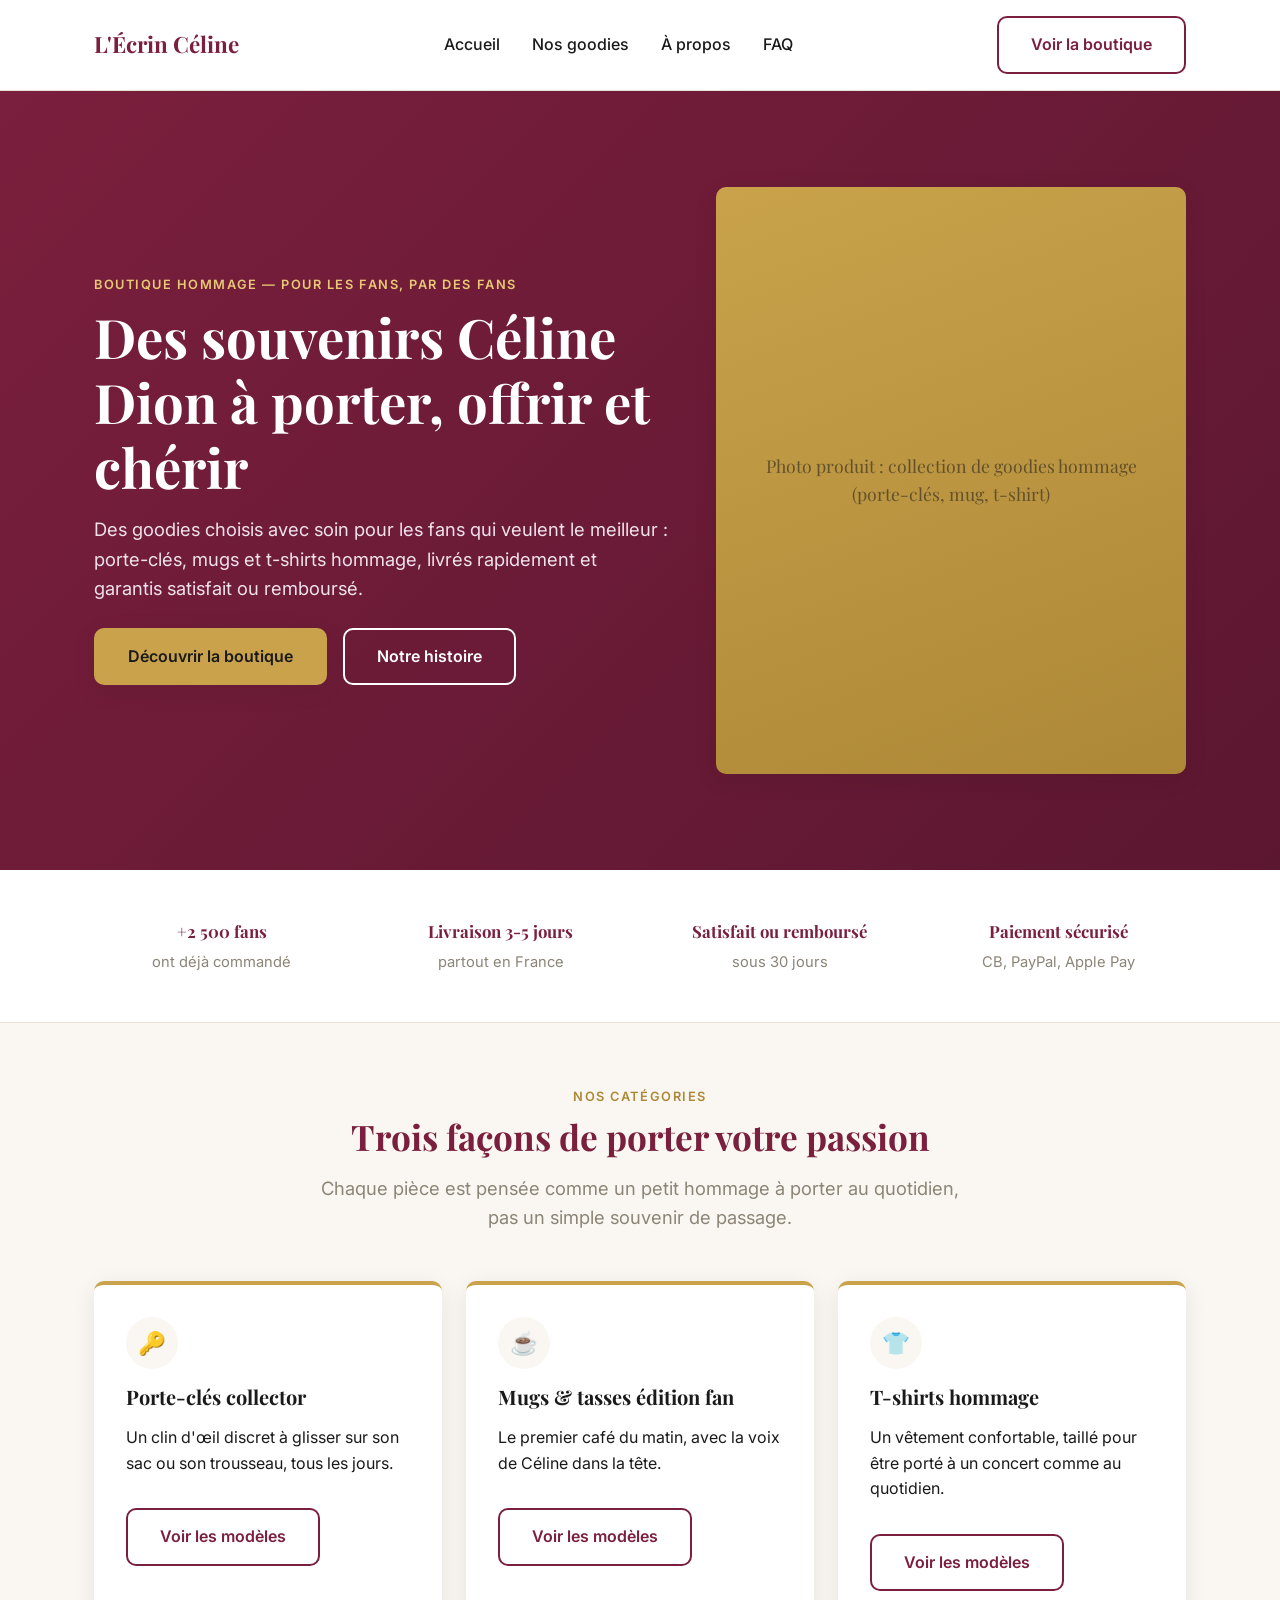
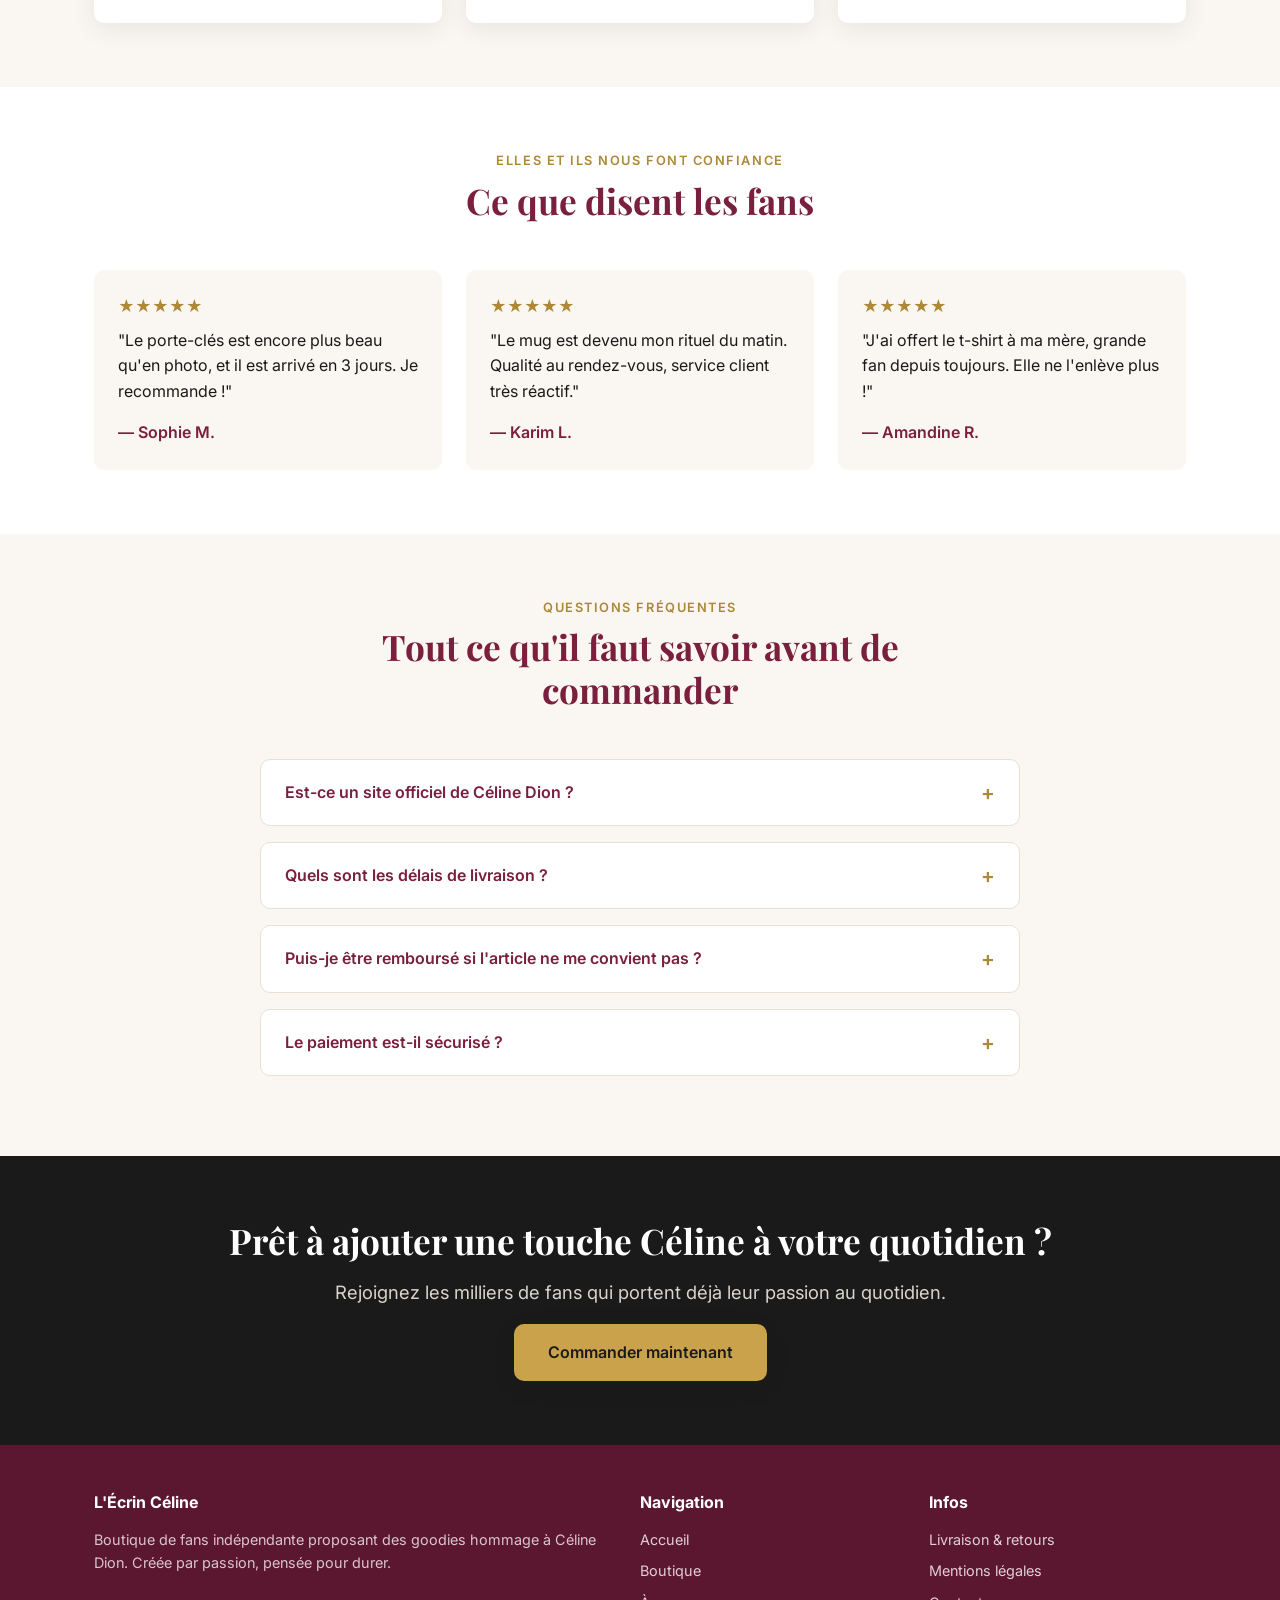
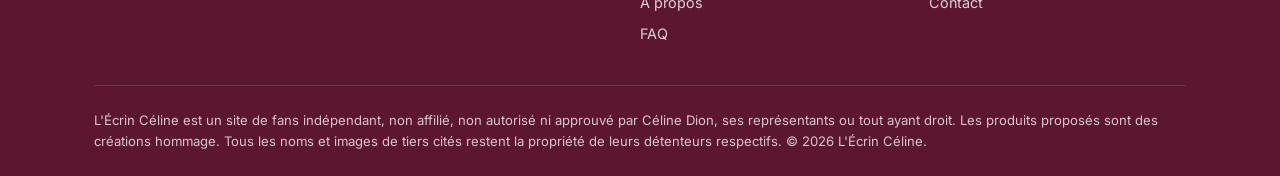
==== index.html @ bff9d64c "Ajoute le site vitrine L'Écrin Céline (goodies hommage Céline Dion) Accueil, boutique (3 catégories)" ====
<!DOCTYPE html>
<html lang="fr">
<head>
<meta charset="UTF-8">
<meta name="viewport" content="width=device-width, initial-scale=1.0">
<title>Goodies Céline Dion – Boutique hommage pour fans | L'Écrin Céline</title>
<meta name="description" content="Porte-clés, mugs et t-shirts hommage à Céline Dion. Produits sélectionnés avec soin, livraison rapide, satisfait ou remboursé. Boutique de fans, non officielle.">
<link rel="preconnect" href="https://fonts.googleapis.com">
<link href="https://fonts.googleapis.com/css2?family=Playfair+Display:wght@700;800&family=Inter:wght@400;500;600;700&display=swap" rel="stylesheet">
<link rel="stylesheet" href="styles.css">
</head>
<body>

<header class="site-header">
  <nav class="nav">
    <a href="index.html" class="logo">L'Écrin Céline</a>
    <ul class="nav-links">
      <li><a href="index.html">Accueil</a></li>
      <li><a href="services.html">Nos goodies</a></li>
      <li><a href="about.html">À propos</a></li>
      <li><a href="index.html#faq">FAQ</a></li>
    </ul>
    <div class="nav-cta">
      <a href="services.html" class="btn btn-secondary">Voir la boutique</a>
    </div>
    <button class="nav-toggle" aria-label="Menu">☰</button>
  </nav>
</header>

<!-- ============ HERO ============
     Objectif : capter l'attention en moins de 8 secondes et lever l'objection
     n°1 (authenticité / qualité) avant même que le visiteur ne descende. -->
<section class="hero">
  <div class="container">
    <div>
      <span class="eyebrow" style="color:#E8C874;">Boutique hommage — pour les fans, par des fans</span>
      <h1>Des souvenirs Céline Dion à porter, offrir et chérir</h1>
      <p class="lead">Des goodies choisis avec soin pour les fans qui veulent le meilleur : porte-clés, mugs et t-shirts hommage, livrés rapidement et garantis satisfait ou remboursé.</p>
      <div class="hero-actions">
        <a href="services.html" class="btn btn-primary">Découvrir la boutique</a>
        <a href="about.html" class="btn btn-outline-light">Notre histoire</a>
      </div>
    </div>
    <div class="hero-image">Photo produit : collection de goodies hommage (porte-clés, mug, t-shirt)</div>
  </div>
</section>

<!-- ============ CONFIANCE ============
     Objectif : rassurer immédiatement après le hero, avant de présenter l'offre,
     pour réduire le taux de rebond des visiteurs encore méfiants. -->
<div class="trust-bar">
  <div class="container trust-grid">
    <div class="trust-item"><strong>+2 500 fans</strong><span>ont déjà commandé</span></div>
    <div class="trust-item"><strong>Livraison 3-5 jours</strong><span>partout en France</span></div>
    <div class="trust-item"><strong>Satisfait ou remboursé</strong><span>sous 30 jours</span></div>
    <div class="trust-item"><strong>Paiement sécurisé</strong><span>CB, PayPal, Apple Pay</span></div>
  </div>
</div>

<!-- ============ SERVICES / PRODUITS ============
     Objectif : présenter concrètement ce que l'on vend, une fois la confiance établie. -->
<section id="produits">
  <div class="container">
    <div class="section-intro">
      <span class="eyebrow">Nos catégories</span>
      <h2>Trois façons de porter votre passion</h2>
      <p class="lead text-center">Chaque pièce est pensée comme un petit hommage à porter au quotidien, pas un simple souvenir de passage.</p>
    </div>
    <div class="services-grid">
      <div class="card">
        <div class="card-icon">🔑</div>
        <h3>Porte-clés collector</h3>
        <p>Un clin d'œil discret à glisser sur son sac ou son trousseau, tous les jours.</p>
        <a href="services.html#porte-cles" class="btn btn-secondary">Voir les modèles</a>
      </div>
      <div class="card">
        <div class="card-icon">☕</div>
        <h3>Mugs & tasses édition fan</h3>
        <p>Le premier café du matin, avec la voix de Céline dans la tête.</p>
        <a href="services.html#mugs" class="btn btn-secondary">Voir les modèles</a>
      </div>
      <div class="card">
        <div class="card-icon">👕</div>
        <h3>T-shirts hommage</h3>
        <p>Un vêtement confortable, taillé pour être porté à un concert comme au quotidien.</p>
        <a href="services.html#tshirts" class="btn btn-secondary">Voir les modèles</a>
      </div>
    </div>
  </div>
</section>

<!-- ============ PREUVE SOCIALE ============
     Objectif : faire dire par d'autres fans ce que la marque ne peut pas dire
     elle-même — juste avant que le visiteur envisage sérieusement d'acheter. -->
<section class="testimonials">
  <div class="container">
    <div class="section-intro">
      <span class="eyebrow">Elles et ils nous font confiance</span>
      <h2>Ce que disent les fans</h2>
    </div>
    <div class="testimonial-grid">
      <div class="testimonial">
        <div class="stars">★★★★★</div>
        <p>"Le porte-clés est encore plus beau qu'en photo, et il est arrivé en 3 jours. Je recommande !"</p>
        <cite>— Sophie M.</cite>
      </div>
      <div class="testimonial">
        <div class="stars">★★★★★</div>
        <p>"Le mug est devenu mon rituel du matin. Qualité au rendez-vous, service client très réactif."</p>
        <cite>— Karim L.</cite>
      </div>
      <div class="testimonial">
        <div class="stars">★★★★★</div>
        <p>"J'ai offert le t-shirt à ma mère, grande fan depuis toujours. Elle ne l'enlève plus !"</p>
        <cite>— Amandine R.</cite>
      </div>
    </div>
  </div>
</section>

<!-- ============ FAQ ============
     Objectif : désamorcer les dernières objections (délais, retours, authenticité)
     juste avant l'appel à l'action final, pour ne pas perdre le visiteur au dernier moment. -->
<section id="faq">
  <div class="container">
    <div class="section-intro">
      <span class="eyebrow">Questions fréquentes</span>
      <h2>Tout ce qu'il faut savoir avant de commander</h2>
    </div>
    <div class="faq-list">
      <details class="faq-item">
        <summary>Est-ce un site officiel de Céline Dion ?</summary>
        <p>Non. L'Écrin Céline est une boutique de fans indépendante, créée par passion. Nos produits sont des créations hommage et ne sont ni fabriqués ni approuvés par Céline Dion ou son entourage.</p>
      </details>
      <details class="faq-item">
        <summary>Quels sont les délais de livraison ?</summary>
        <p>Vos goodies sont expédiés sous 24 à 48h et livrés en 3 à 5 jours ouvrés en France métropolitaine.</p>
      </details>
      <details class="faq-item">
        <summary>Puis-je être remboursé si l'article ne me convient pas ?</summary>
        <p>Oui. Vous disposez de 30 jours après réception pour nous retourner l'article et être intégralement remboursé.</p>
      </details>
      <details class="faq-item">
        <summary>Le paiement est-il sécurisé ?</summary>
        <p>Oui, tous les paiements sont chiffrés et traités par des prestataires certifiés (carte bancaire, PayPal, Apple Pay).</p>
      </details>
    </div>
  </div>
</section>

<!-- ============ CTA FINAL ============
     Objectif : conclure sur un dernier appel clair, une fois toutes les objections
     levées — la dernière chose que voit un visiteur qui n'a pas encore cliqué. -->
<section class="cta-final">
  <div class="container">
    <h2>Prêt à ajouter une touche Céline à votre quotidien ?</h2>
    <p class="lead text-center">Rejoignez les milliers de fans qui portent déjà leur passion au quotidien.</p>
    <a href="services.html" class="btn btn-primary">Commander maintenant</a>
  </div>
</section>

<footer class="site-footer">
  <div class="container">
    <div class="footer-grid">
      <div>
        <h3>L'Écrin Céline</h3>
        <p style="opacity:.85;">Boutique de fans indépendante proposant des goodies hommage à Céline Dion. Créée par passion, pensée pour durer.</p>
      </div>
      <div>
        <h3>Navigation</h3>
        <ul>
          <li><a href="index.html">Accueil</a></li>
          <li><a href="services.html">Boutique</a></li>
          <li><a href="about.html">À propos</a></li>
          <li><a href="index.html#faq">FAQ</a></li>
        </ul>
      </div>
      <div>
        <h3>Infos</h3>
        <ul>
          <li><a href="#">Livraison & retours</a></li>
          <li><a href="#">Mentions légales</a></li>
          <li><a href="#">Contact</a></li>
        </ul>
      </div>
    </div>
    <div class="footer-disclaimer">
      L'Écrin Céline est un site de fans indépendant, non affilié, non autorisé ni approuvé par Céline Dion, ses représentants ou tout ayant droit. Les produits proposés sont des créations hommage. Tous les noms et images de tiers cités restent la propriété de leurs détenteurs respectifs. © 2026 L'Écrin Céline.
    </div>
  </div>
</footer>

</body>
</html>
---- styles.css ----
/* =========================================================
   L'Écrin Céline — Système de style
   Boutique hommage non officielle — goodies fans Céline Dion
   ========================================================= */

:root {
  /* Palette primaire */
  --color-bordeaux: #7A1F3D;      /* couleur de marque principale : élégance, glamour */
  --color-bordeaux-dark: #5C1730; /* hover / accents foncés */
  --color-or: #C9A24B;            /* doré : luxe, appels à l'action */
  --color-or-dark: #AD8836;       /* hover doré */

  /* Palette secondaire */
  --color-noir: #1A1A1A;          /* texte principal */
  --color-blanc-casse: #FAF7F2;   /* fond principal, chaleureux */
  --color-blanc: #FFFFFF;
  --color-taupe: #8C8577;         /* texte secondaire, sous-titres */
  --color-taupe-clair: #E7E1D8;   /* bordures, séparateurs */

  /* Typographie */
  --font-titres: 'Playfair Display', Georgia, 'Times New Roman', serif;
  --font-corps: 'Inter', 'Helvetica Neue', Arial, sans-serif;

  /* Espacement (base 8px) */
  --space-1: 8px;
  --space-2: 16px;
  --space-3: 24px;
  --space-4: 32px;
  --space-5: 48px;
  --space-6: 64px;
  --space-7: 96px;

  --radius: 10px;
  --shadow-carte: 0 6px 24px rgba(26, 26, 26, 0.08);
}

* { box-sizing: border-box; }

html { scroll-behavior: smooth; }

body {
  margin: 0;
  font-family: var(--font-corps);
  color: var(--color-noir);
  background: var(--color-blanc-casse);
  line-height: 1.6;
  -webkit-font-smoothing: antialiased;
}

img { max-width: 100%; display: block; }

a { color: inherit; }

.container {
  width: 100%;
  max-width: 1140px;
  margin: 0 auto;
  padding: 0 var(--space-3);
}

h1, h2, h3 {
  font-family: var(--font-titres);
  font-weight: 700;
  line-height: 1.2;
  margin: 0 0 var(--space-2);
  color: var(--color-bordeaux);
}

h1 { font-size: clamp(2.1rem, 5vw, 3.4rem); }
h2 { font-size: clamp(1.6rem, 3.2vw, 2.2rem); text-align: center; }
h3 { font-size: 1.25rem; color: var(--color-noir); }

p { margin: 0 0 var(--space-2); }

.eyebrow {
  text-transform: uppercase;
  letter-spacing: 0.12em;
  font-size: 0.8rem;
  font-weight: 600;
  color: var(--color-or-dark);
  margin-bottom: var(--space-1);
  display: block;
}

.lead {
  font-size: 1.15rem;
  color: var(--color-taupe);
  max-width: 640px;
}

.text-center { text-align: center; margin-left: auto; margin-right: auto; }

/* Boutons */
.btn {
  display: inline-block;
  padding: 14px 32px;
  border-radius: var(--radius);
  font-weight: 600;
  font-size: 1rem;
  text-decoration: none;
  border: 2px solid transparent;
  cursor: pointer;
  transition: transform 0.15s ease, background 0.2s ease, box-shadow 0.2s ease;
}

.btn:hover { transform: translateY(-2px); }

.btn-primary {
  background: var(--color-or);
  color: var(--color-noir);
  box-shadow: var(--shadow-carte);
}
.btn-primary:hover { background: var(--color-or-dark); }

.btn-secondary {
  background: transparent;
  border-color: var(--color-bordeaux);
  color: var(--color-bordeaux);
}
.btn-secondary:hover { background: var(--color-bordeaux); color: var(--color-blanc); }

.btn-outline-light {
  background: transparent;
  border-color: var(--color-blanc);
  color: var(--color-blanc);
}
.btn-outline-light:hover { background: var(--color-blanc); color: var(--color-bordeaux); }

/* Header / Navigation */
.site-header {
  background: var(--color-blanc);
  border-bottom: 1px solid var(--color-taupe-clair);
  position: sticky;
  top: 0;
  z-index: 50;
}
.nav {
  display: flex;
  align-items: center;
  justify-content: space-between;
  padding: var(--space-2) var(--space-3);
  max-width: 1140px;
  margin: 0 auto;
}
.logo {
  font-family: var(--font-titres);
  font-size: 1.4rem;
  font-weight: 700;
  color: var(--color-bordeaux);
  text-decoration: none;
}
.nav-links {
  list-style: none;
  display: flex;
  gap: var(--space-4);
  margin: 0;
  padding: 0;
}
.nav-links a {
  text-decoration: none;
  font-weight: 500;
  color: var(--color-noir);
}
.nav-links a:hover { color: var(--color-bordeaux); }
.nav-cta { display: flex; gap: var(--space-2); align-items: center; }
.nav-toggle { display: none; }

@media (max-width: 780px) {
  .nav-links { display: none; }
  .nav-toggle {
    display: inline-block;
    background: none;
    border: none;
    font-size: 1.6rem;
    color: var(--color-bordeaux);
  }
}

/* Hero */
.hero {
  background: linear-gradient(135deg, var(--color-bordeaux) 0%, var(--color-bordeaux-dark) 100%);
  color: var(--color-blanc);
  padding: var(--space-7) 0;
}
.hero .container {
  display: grid;
  grid-template-columns: 1.1fr 0.9fr;
  gap: var(--space-5);
  align-items: center;
}
.hero h1 { color: var(--color-blanc); }
.hero .lead { color: #EFE3E9; }
.hero-actions { display: flex; gap: var(--space-2); flex-wrap: wrap; margin-top: var(--space-3); }
.hero-image {
  border-radius: var(--radius);
  overflow: hidden;
  box-shadow: var(--shadow-carte);
  aspect-ratio: 4 / 5;
  background: linear-gradient(160deg, var(--color-or) 0%, var(--color-or-dark) 100%);
  display: flex;
  align-items: center;
  justify-content: center;
  color: rgba(26,26,26,0.55);
  font-family: var(--font-titres);
  font-size: 1.1rem;
  text-align: center;
  padding: var(--space-3);
}

@media (max-width: 860px) {
  .hero .container { grid-template-columns: 1fr; text-align: center; }
  .hero-actions { justify-content: center; }
  .hero .lead { margin-left: auto; margin-right: auto; }
}

/* Sections génériques */
section { padding: var(--space-6) 0; }
.section-intro { max-width: 680px; margin: 0 auto var(--space-5); text-align: center; }

/* Confiance */
.trust-bar {
  background: var(--color-blanc);
  padding: var(--space-4) 0;
  border-bottom: 1px solid var(--color-taupe-clair);
}
.trust-grid {
  display: grid;
  grid-template-columns: repeat(4, 1fr);
  gap: var(--space-3);
  text-align: center;
}
.trust-item { padding: var(--space-2); }
.trust-item strong {
  display: block;
  font-family: var(--font-titres);
  color: var(--color-bordeaux);
  font-size: 1.05rem;
  margin-bottom: 4px;
}
.trust-item span { color: var(--color-taupe); font-size: 0.92rem; }

@media (max-width: 780px) {
  .trust-grid { grid-template-columns: repeat(2, 1fr); }
}

/* Services / Produits */
.services-grid {
  display: grid;
  grid-template-columns: repeat(3, 1fr);
  gap: var(--space-3);
}
.card {
  background: var(--color-blanc);
  border-radius: var(--radius);
  padding: var(--space-4);
  box-shadow: var(--shadow-carte);
  border-top: 4px solid var(--color-or);
}
.card .card-icon {
  width: 52px; height: 52px;
  border-radius: 50%;
  background: var(--color-blanc-casse);
  color: var(--color-bordeaux);
  display: flex; align-items: center; justify-content: center;
  font-size: 1.4rem;
  margin-bottom: var(--space-2);
}
.card ul { padding-left: 1.1em; color: var(--color-taupe); }
.card .btn { margin-top: var(--space-2); }

@media (max-width: 900px) {
  .services-grid { grid-template-columns: 1fr; }
}

/* Preuve sociale */
.testimonials { background: var(--color-blanc); }
.testimonial-grid {
  display: grid;
  grid-template-columns: repeat(3, 1fr);
  gap: var(--space-3);
}
.testimonial {
  background: var(--color-blanc-casse);
  border-radius: var(--radius);
  padding: var(--space-3);
}
.testimonial .stars { color: var(--color-or-dark); margin-bottom: var(--space-1); }
.testimonial cite {
  display: block;
  margin-top: var(--space-2);
  font-style: normal;
  font-weight: 600;
  color: var(--color-bordeaux);
}

@media (max-width: 900px) {
  .testimonial-grid { grid-template-columns: 1fr; }
}

/* FAQ */
.faq-list { max-width: 760px; margin: 0 auto; }
.faq-item {
  background: var(--color-blanc);
  border: 1px solid var(--color-taupe-clair);
  border-radius: var(--radius);
  margin-bottom: var(--space-2);
  overflow: hidden;
}
.faq-item summary {
  cursor: pointer;
  padding: var(--space-2) var(--space-3);
  font-weight: 600;
  color: var(--color-bordeaux);
  list-style: none;
  display: flex;
  justify-content: space-between;
  align-items: center;
}
.faq-item summary::-webkit-details-marker { display: none; }
.faq-item summary::after { content: "+"; font-size: 1.3rem; color: var(--color-or-dark); }
.faq-item[open] summary::after { content: "−"; }
.faq-item p { padding: 0 var(--space-3) var(--space-3); color: var(--color-taupe); margin: 0; }

/* CTA final */
.cta-final {
  background: var(--color-noir);
  color: var(--color-blanc);
  text-align: center;
}
.cta-final h2 { color: var(--color-blanc); }
.cta-final .lead { color: #D9D4CC; margin-left: auto; margin-right: auto; }

/* Footer */
.site-footer {
  background: var(--color-bordeaux-dark);
  color: #EFE3E9;
  padding: var(--space-5) 0 var(--space-3);
  font-size: 0.9rem;
}
.footer-grid {
  display: grid;
  grid-template-columns: 2fr 1fr 1fr;
  gap: var(--space-4);
  margin-bottom: var(--space-4);
}
.footer-grid h3 { color: var(--color-blanc); font-family: var(--font-corps); font-size: 1rem; }
.footer-grid ul { list-style: none; padding: 0; margin: 0; }
.footer-grid li { margin-bottom: 8px; }
.footer-grid a { text-decoration: none; color: #EFE3E9; opacity: 0.9; }
.footer-grid a:hover { opacity: 1; text-decoration: underline; }
.footer-disclaimer {
  border-top: 1px solid rgba(255,255,255,0.15);
  padding-top: var(--space-3);
  opacity: 0.85;
  font-size: 0.82rem;
}

@media (max-width: 780px) {
  .footer-grid { grid-template-columns: 1fr; }
}
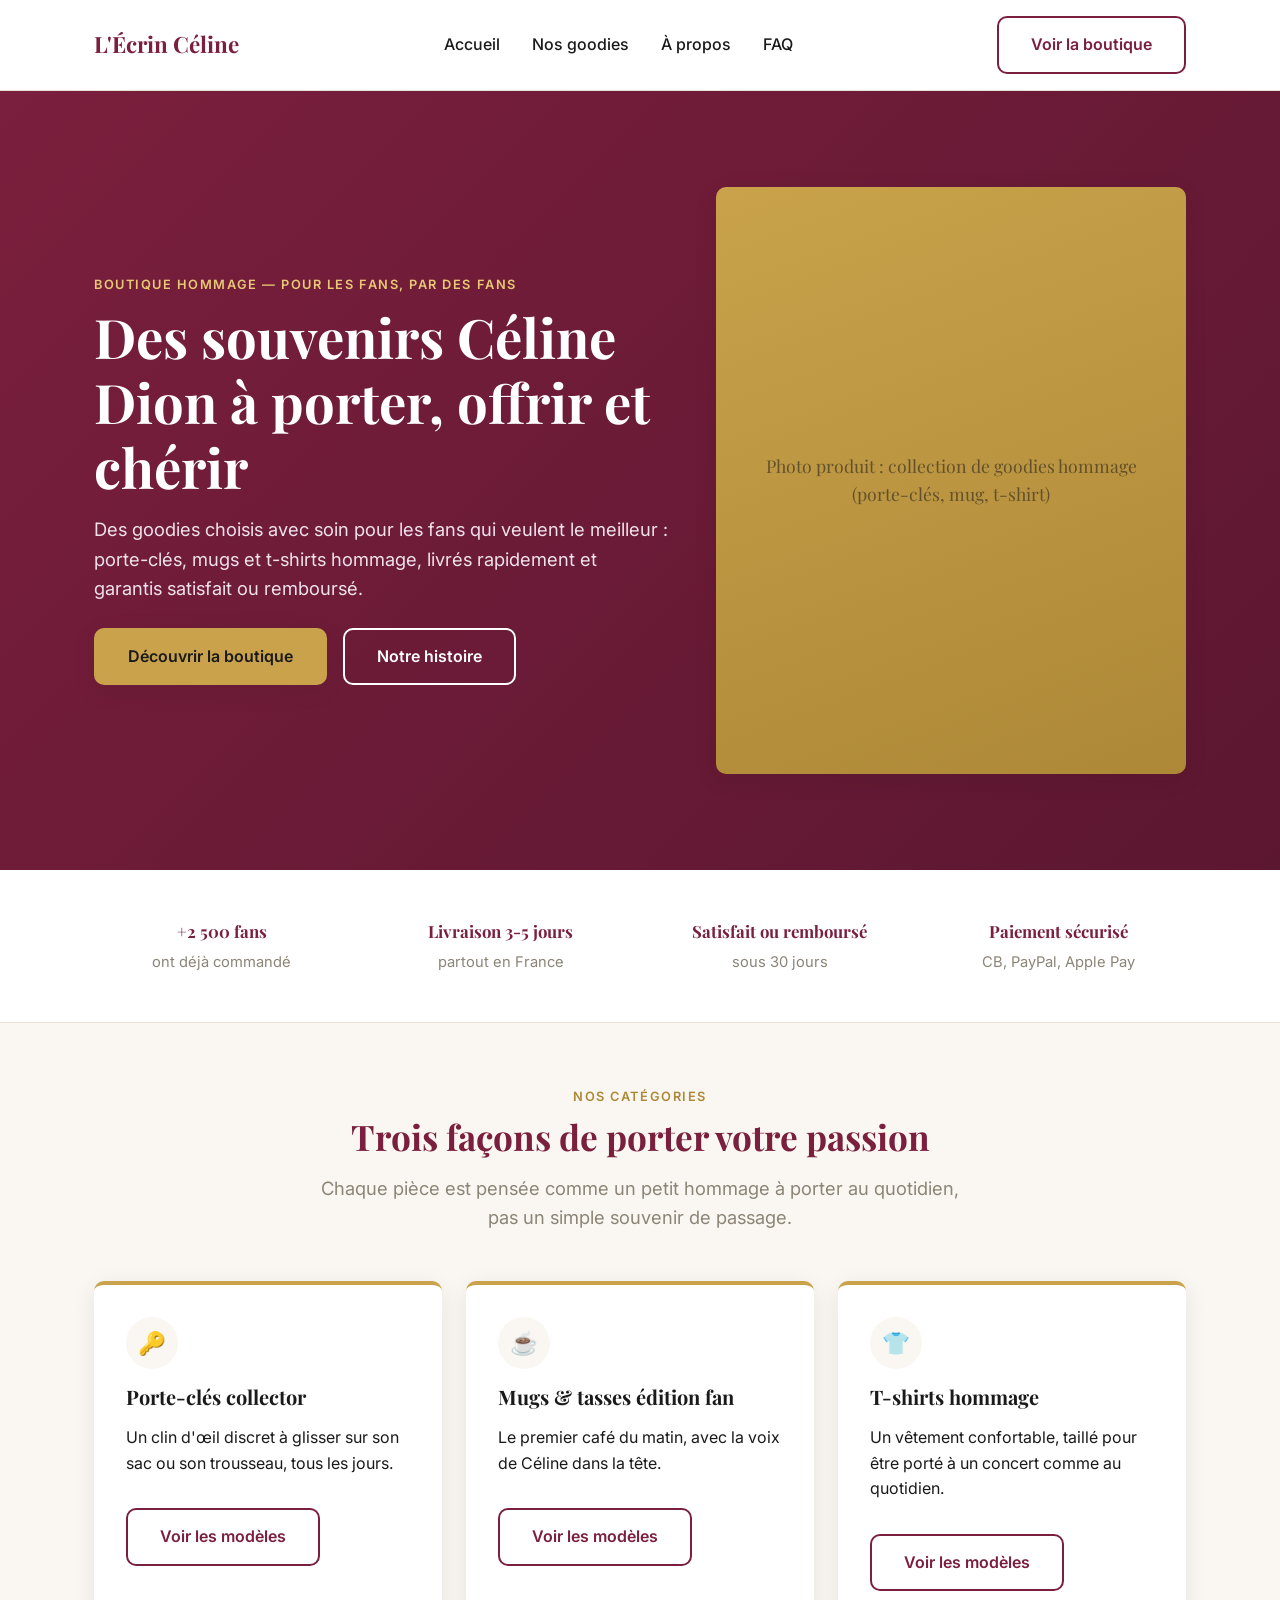
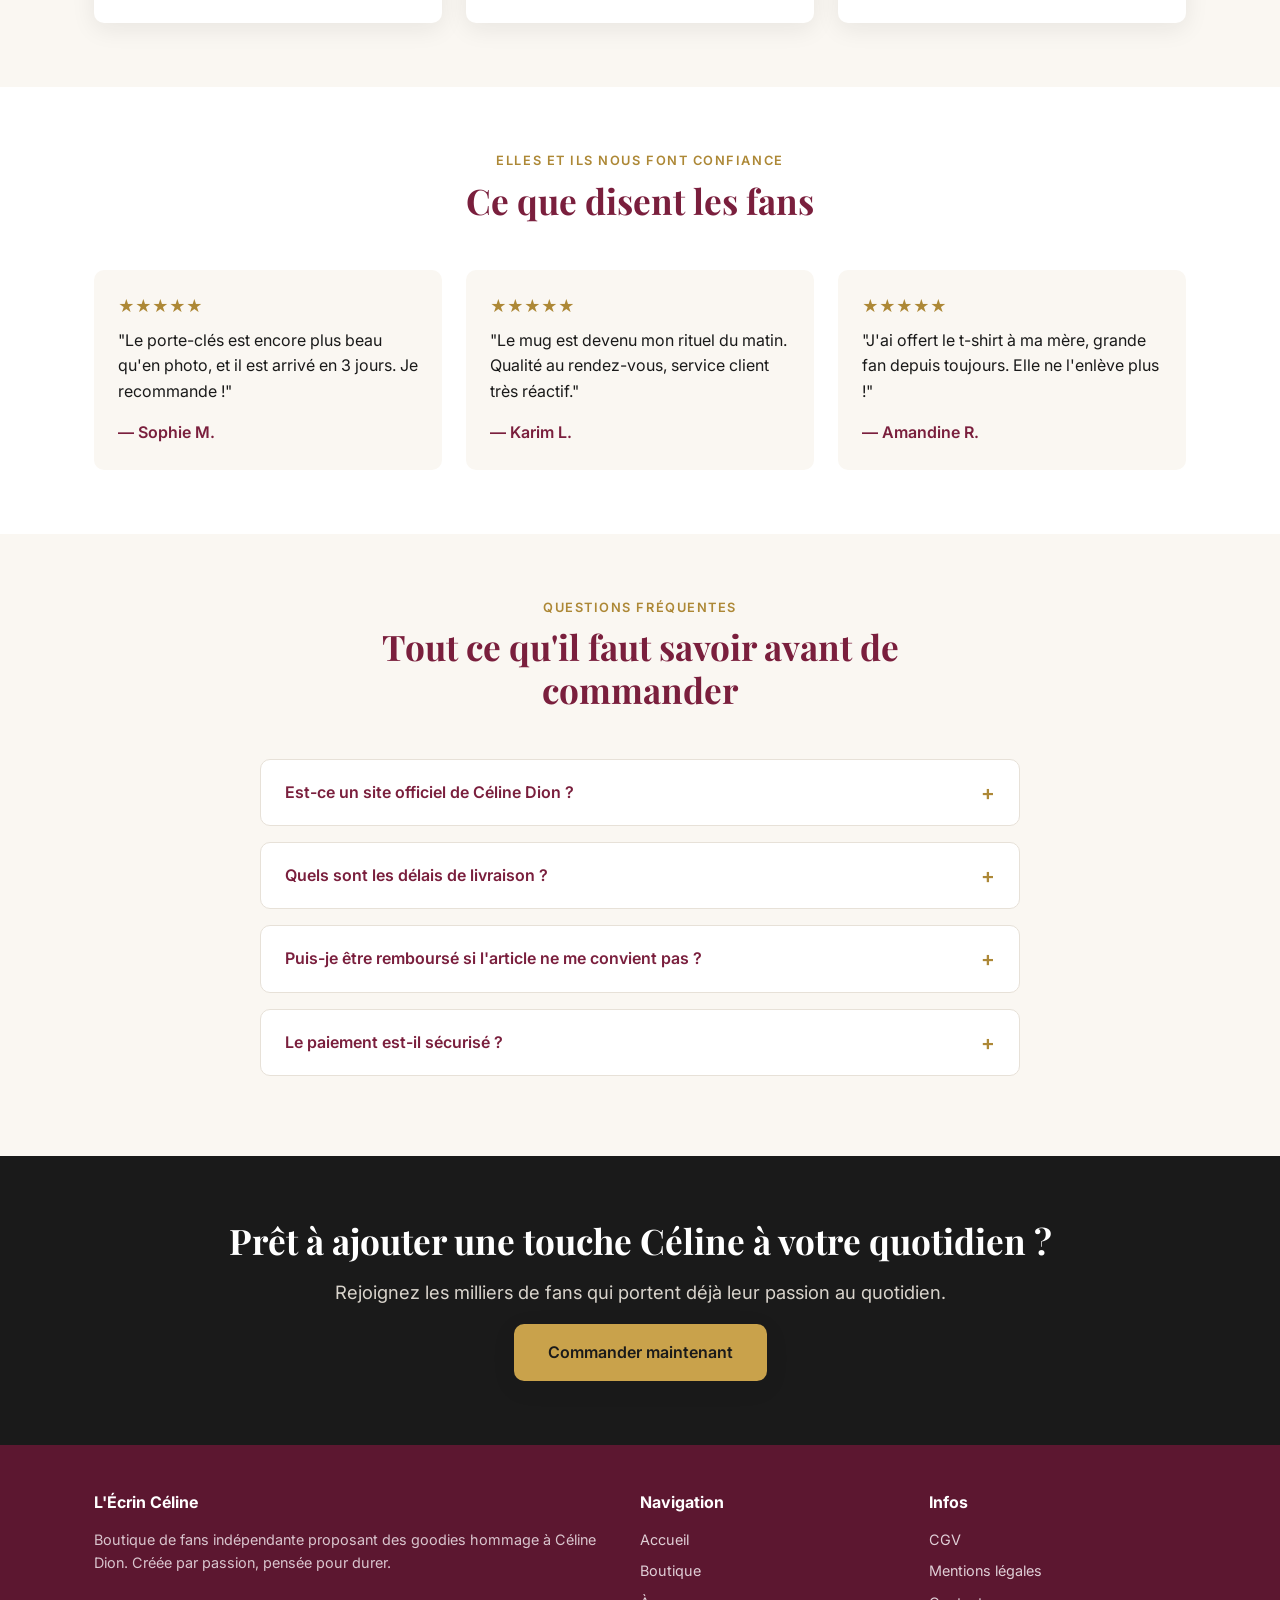
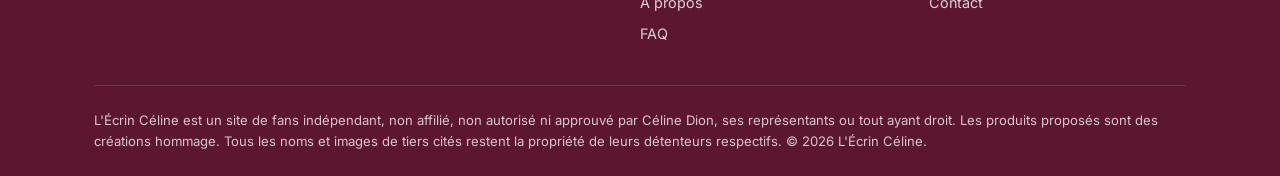
==== commit 054ae665: "Ajoute les pages Mentions légales, CGV et Contact Formulaire de contact statique (à brancher sur un " ====
--- a/index.html
+++ b/index.html
@@ -178,9 +178,9 @@
       <div>
         <h3>Infos</h3>
         <ul>
-          <li><a href="#">Livraison & retours</a></li>
-          <li><a href="#">Mentions légales</a></li>
-          <li><a href="#">Contact</a></li>
+          <li><a href="cgv.html">CGV</a></li>
+          <li><a href="mentions-legales.html">Mentions légales</a></li>
+          <li><a href="contact.html">Contact</a></li>
         </ul>
       </div>
     </div>
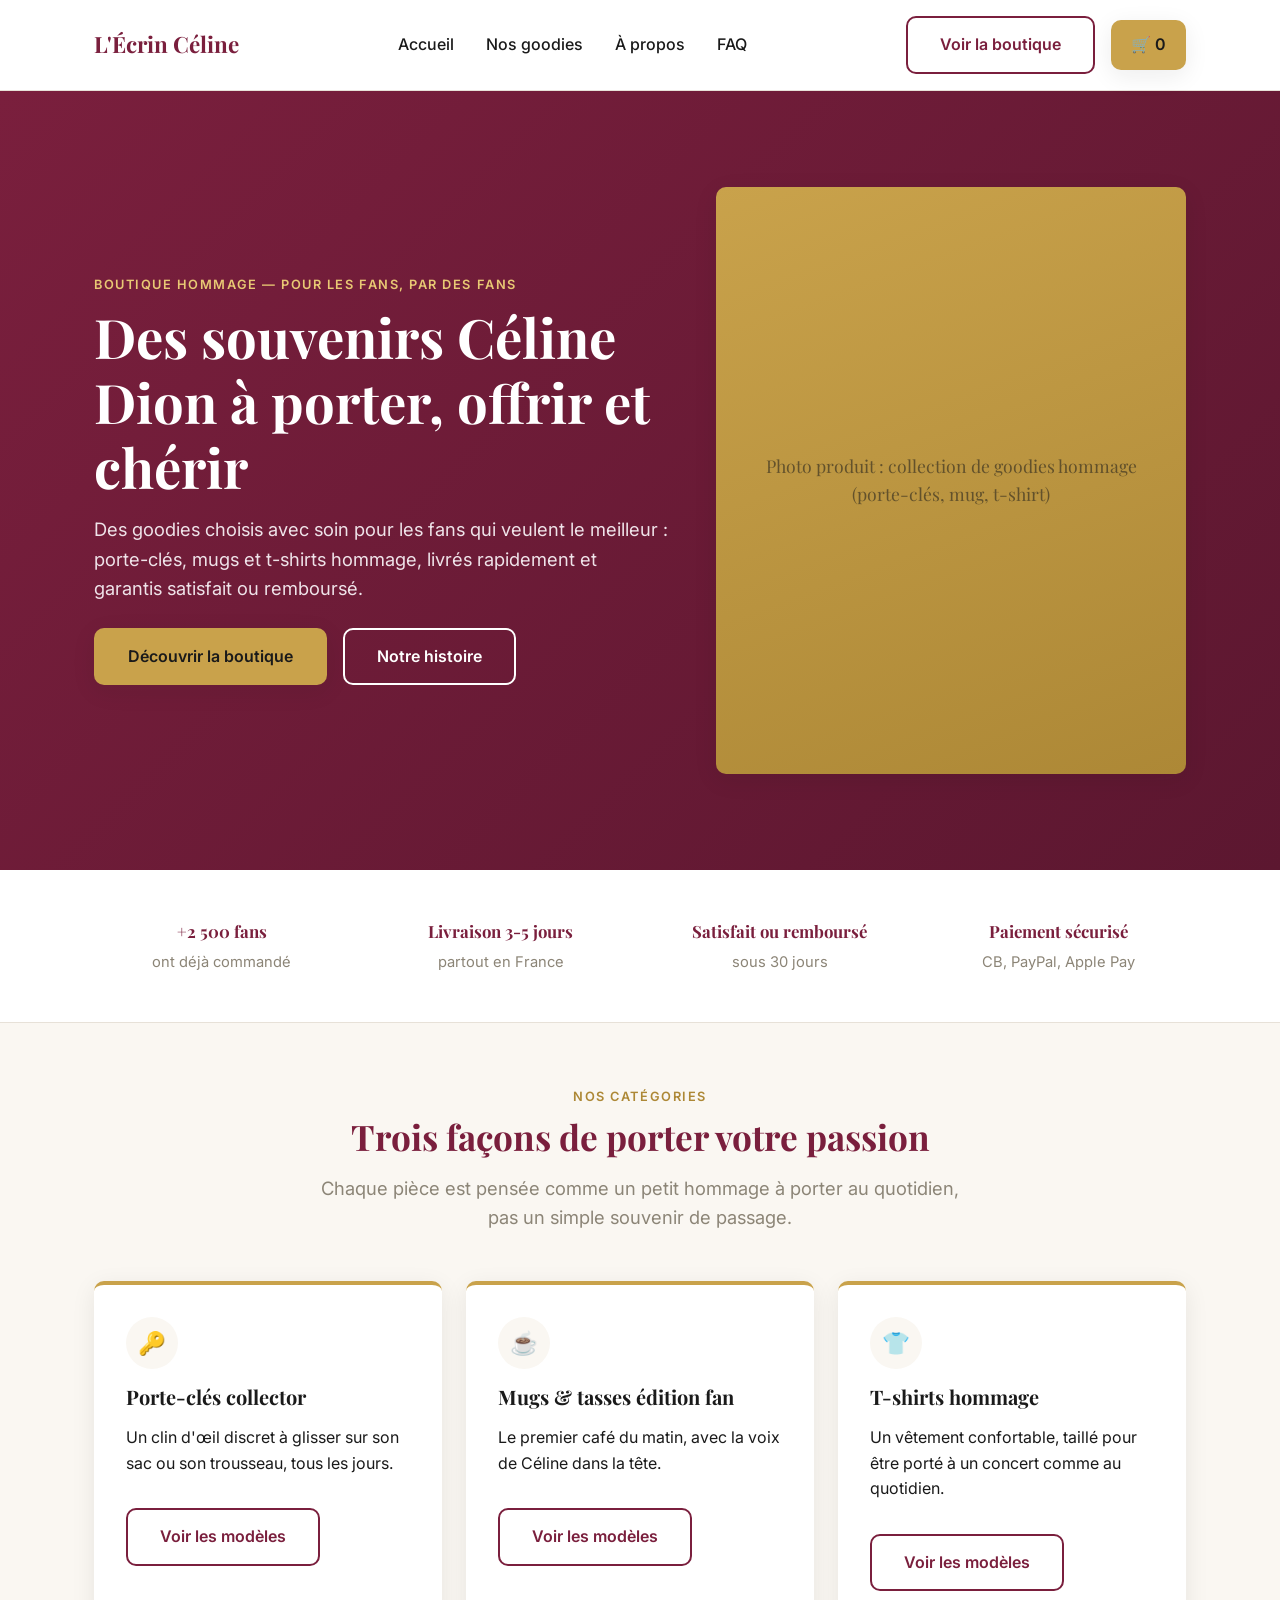
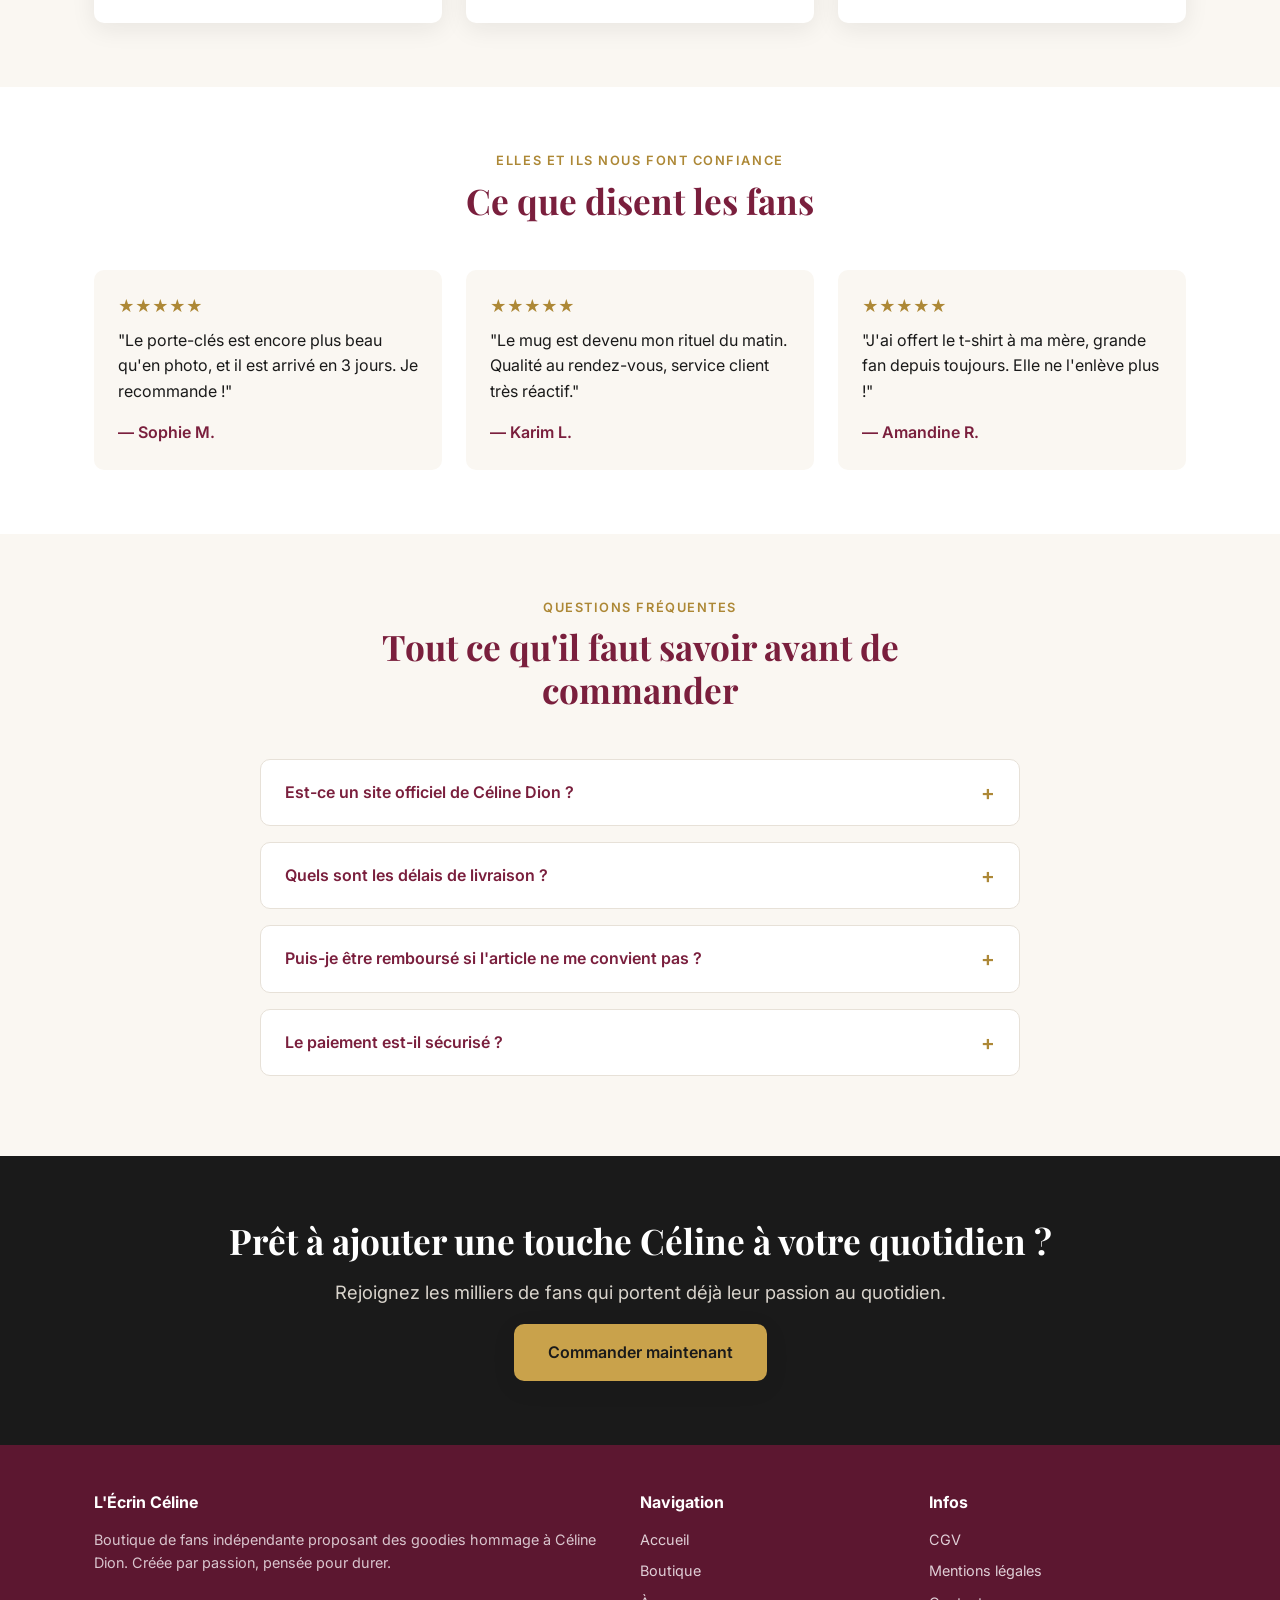
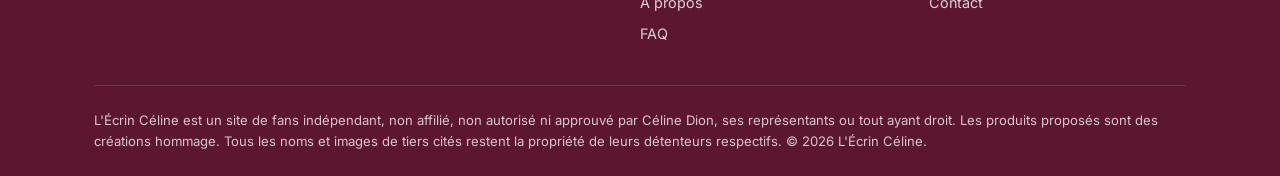
==== commit 562dad7a: "Branche panier/paiement (Snipcart) et formulaire de contact fonctionnel - Panier + checkout Snipcart" ====
--- a/index.html
+++ b/index.html
@@ -22,6 +22,7 @@
     </ul>
     <div class="nav-cta">
       <a href="services.html" class="btn btn-secondary">Voir la boutique</a>
+      <a href="#" class="btn btn-primary snipcart-checkout" aria-label="Voir le panier" style="padding:10px 18px;">🛒 <span class="snipcart-items-count">0</span></a>
     </div>
     <button class="nav-toggle" aria-label="Menu">☰</button>
   </nav>
@@ -190,5 +191,18 @@
   </div>
 </footer>
 
+<!--
+  PANIER / PAIEMENT — Snipcart
+  1) Crée un compte gratuit sur snipcart.com, active un mode de paiement (Stripe et/ou PayPal) dans son tableau de bord.
+  2) Remplace VOTRE_CLE_API_PUBLIQUE_SNIPCART ci-dessous par ta clé publique (Account > API Keys).
+  3) Passe la clé en mode "Live" quand tu es prêt à encaisser de vrais paiements (elle est en mode Test par défaut).
+  Voir GO-LIVE.md à la racine du projet pour la checklist complète de mise en ligne.
+-->
+<link rel="preconnect" href="https://app.snipcart.com">
+<link rel="preconnect" href="https://cdn.snipcart.com">
+<link rel="stylesheet" href="https://cdn.snipcart.com/themes/v3.7.1/default/snipcart.css">
+<div hidden id="snipcart" data-api-key="VOTRE_CLE_API_PUBLIQUE_SNIPCART" data-config-modal-style="side"></div>
+<script src="https://cdn.snipcart.com/themes/v3.7.1/default/snipcart.js" defer type="text/javascript"></script>
+
 </body>
 </html>
